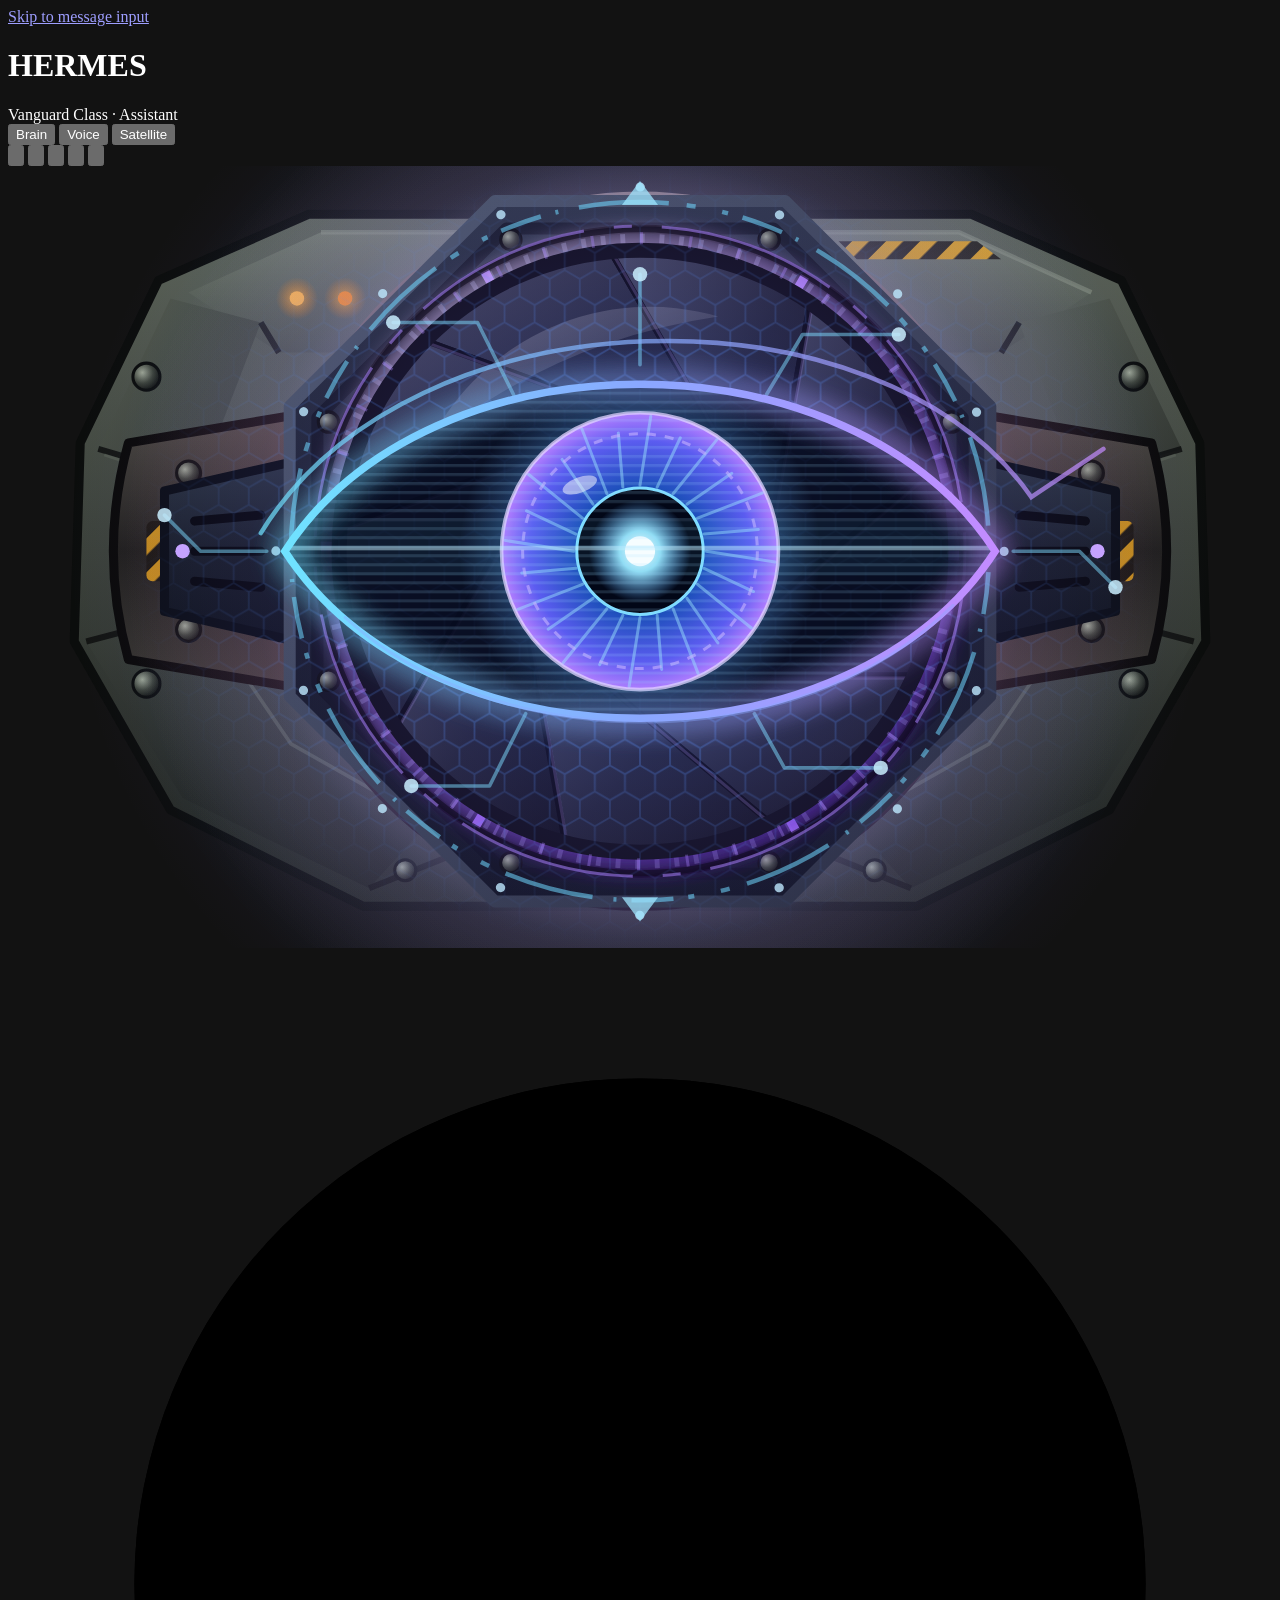
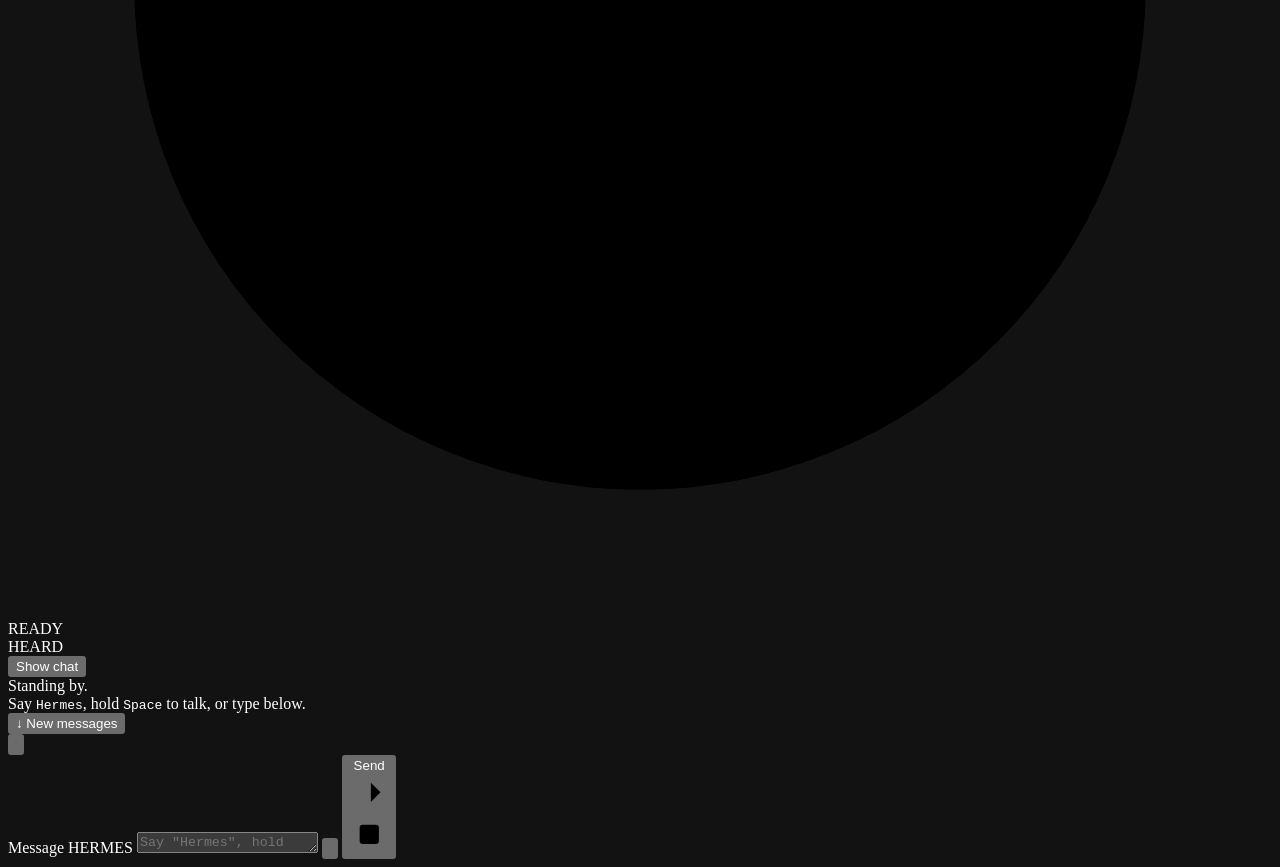
==== web/static/index.html @ 91d66328 "feat: companion features, voice ID, memory, security hardening, Go layout Features - Voice recogniti" ====
<!DOCTYPE html>
<html lang="en">
<head>
<meta charset="UTF-8">
<meta name="viewport" content="width=device-width, initial-scale=1.0, viewport-fit=cover">
<meta name="color-scheme" content="dark">
<meta name="theme-color" content="#0b1017">
<meta name="description" content="HERMES — a local, voice-driven Vanguard-class assistant.">
<title>HERMES — Vanguard Class Assistant</title>
<link rel="icon" type="image/svg+xml" href="/favicon.svg">
<link rel="stylesheet" href="/style.css">
<link rel="stylesheet" href="/eye.css">
<link rel="stylesheet" href="/css/hub.css">
<link rel="stylesheet" href="/css/people.css">
<link rel="stylesheet" href="/css/memory.css">
<link rel="stylesheet" href="/css/reminders.css">
<link rel="stylesheet" href="/css/lists.css">
<link rel="stylesheet" href="/css/integrations.css">
<link rel="stylesheet" href="/css/docs.css">
<link rel="stylesheet" href="/css/settings.css">
<link rel="stylesheet" href="/css/cards.css">
</head>
<body class="chat-hidden">
<a class="skip-link" href="#msgInput" data-i18n="skipLink">Skip to message input</a>

<header class="topbar">
  <div class="brand">
    <span class="status-dot" id="statusDot" aria-hidden="true"></span>
    <h1>HERMES</h1>
    <span class="tag" data-i18n="brandTag">Vanguard Class · Assistant</span>
  </div>

  <div class="pills" id="statusPills" aria-label="System status" data-i18n-aria="pillsAria">
    <button type="button" class="pill" id="pillOllama" data-state="unknown">
      <span class="pill-dot" aria-hidden="true"></span><span class="pill-label" data-i18n="pillBrain">Brain</span>
    </button>
    <button type="button" class="pill" id="pillVoice" data-state="unknown">
      <span class="pill-dot" aria-hidden="true"></span><span class="pill-label" data-i18n="pillVoice">Voice</span>
    </button>
    <button type="button" class="pill" id="pillSat" data-state="unknown">
      <span class="pill-dot" aria-hidden="true"></span><span class="pill-label" data-i18n="pillSat">Satellite</span>
    </button>
  </div>

  <div class="top-actions">
    <button type="button" class="icon-btn" id="exportBtn" title="Export chat as Markdown" aria-label="Export chat as Markdown" data-i18n-title="exportBtnTitle">
      <svg viewBox="0 0 24 24" aria-hidden="true"><path d="M12 3v12m0 0l-5-5m5 5l5-5M4 19h16" /></svg>
    </button>
    <button type="button" class="icon-btn" id="eyeModeBtn" title="Eye mode — show only the eye (E)" aria-label="Eye mode" data-i18n-title="eyeModeBtnTitle" aria-pressed="false">
      <svg viewBox="0 0 24 24" aria-hidden="true"><path d="M4 9V4h5M20 9V4h-5M4 15v5h5M20 15v5h-5"/><circle cx="12" cy="12" r="2.6"/></svg>
    </button>
    <button type="button" class="icon-btn" id="helpBtn" title="Keyboard shortcuts (?)" aria-label="Keyboard shortcuts" data-i18n-title="helpBtnTitle">
      <svg viewBox="0 0 24 24" aria-hidden="true"><rect x="2.5" y="6" width="19" height="12" rx="2"/><path d="M6 10h.01M10 10h.01M14 10h.01M18 10h.01M7 14h10"/></svg>
    </button>
    <button type="button" class="icon-btn" id="hubBtn" title="Hub (G)" aria-label="Hub" aria-controls="hubPanel" aria-expanded="false" data-i18n-title="hubBtnTitle">
      <svg viewBox="0 0 24 24" aria-hidden="true"><rect x="3.5" y="3.5" width="7" height="7" rx="1.5"/><rect x="13.5" y="3.5" width="7" height="7" rx="1.5"/><rect x="3.5" y="13.5" width="7" height="7" rx="1.5"/><rect x="13.5" y="13.5" width="7" height="7" rx="1.5"/></svg>
    </button>
    <button type="button" class="icon-btn" id="settingsBtn" title="Settings (Ctrl+,)" aria-label="Settings" data-i18n-title="settingsBtnTitle" aria-controls="settingsPanel" aria-expanded="false">
      <svg viewBox="0 0 24 24" aria-hidden="true"><circle cx="12" cy="12" r="3.2"/><path d="M12 2.5v3M12 18.5v3M2.5 12h3M18.5 12h3M5.3 5.3l2.1 2.1M16.6 16.6l2.1 2.1M5.3 18.7l2.1-2.1M16.6 7.4l2.1-2.1"/></svg>
      <span class="dirty-dot" aria-hidden="true"></span>
    </button>
  </div>
</header>

<section class="eyezone" id="eyezone" aria-label="HERMES">
  <svg class="eye" id="eye" viewBox="0 0 420 260" role="img" aria-label="HERMES optic" data-design="classic" data-state="idle">
    <defs>
      <linearGradient id="metal" x1="0" y1="0" x2="0" y2="1">
        <stop offset="0%" stop-color="#2a3440"/>
        <stop offset="50%" stop-color="#171d26"/>
        <stop offset="100%" stop-color="#0e131b"/>
      </linearGradient>
      <linearGradient id="metalEdge" x1="0" y1="0" x2="1" y2="1">
        <stop offset="0%" stop-color="#4d5a68"/>
        <stop offset="100%" stop-color="#232a33"/>
      </linearGradient>
      <!-- BT-7274 (classic) -->
      <linearGradient id="btArmor" x1="0" y1="0" x2="0" y2="1">
        <stop offset="0%" stop-color="#5b6357"/>
        <stop offset="45%" stop-color="#3d433c"/>
        <stop offset="100%" stop-color="#1f231f"/>
      </linearGradient>
      <linearGradient id="btBrow" x1="0" y1="0" x2="0" y2="1">
        <stop offset="0%" stop-color="#6f7869"/>
        <stop offset="100%" stop-color="#454c43"/>
      </linearGradient>
      <linearGradient id="btSide" x1="0" y1="0" x2="1" y2="1">
        <stop offset="0%" stop-color="#555d51"/>
        <stop offset="100%" stop-color="#30352f"/>
      </linearGradient>
      <linearGradient id="btCheek" x1="0" y1="0" x2="0" y2="1">
        <stop offset="0%" stop-color="#3a4039"/>
        <stop offset="100%" stop-color="#1a1d1a"/>
      </linearGradient>
      <linearGradient id="btRecess" x1="0" y1="0" x2="0" y2="1">
        <stop offset="0%" stop-color="#000"/>
        <stop offset="100%" stop-color="#424a40"/>
      </linearGradient>
      <radialGradient id="btBezel" cx="50%" cy="38%" r="62%">
        <stop offset="70%" stop-color="#2a302d"/>
        <stop offset="88%" stop-color="#181c1b"/>
        <stop offset="100%" stop-color="#0c0e0e"/>
      </radialGradient>
      <radialGradient id="btBolt" cx="35%" cy="35%" r="65%">
        <stop offset="0%" stop-color="#9aa392"/>
        <stop offset="60%" stop-color="#3c4239"/>
        <stop offset="100%" stop-color="#151815"/>
      </radialGradient>
      <radialGradient id="btAmberGlow" cx="50%" cy="50%" r="50%">
        <stop offset="0%" stop-color="#ffae3b" stop-opacity="0.75"/>
        <stop offset="100%" stop-color="#ff7a00" stop-opacity="0"/>
      </radialGradient>
      <pattern id="btHazard" width="8" height="8" patternUnits="userSpaceOnUse" patternTransform="rotate(45)">
        <rect width="8" height="8" fill="#16130c"/>
        <rect width="4" height="8" fill="#e8a317"/>
      </pattern>
      <radialGradient id="btSpill" cx="50%" cy="50%" r="50%">
        <stop offset="52%" stop-color="#39b6ff" stop-opacity="0.32"/>
        <stop offset="75%" stop-color="#39b6ff" stop-opacity="0.08"/>
        <stop offset="100%" stop-color="#39b6ff" stop-opacity="0"/>
      </radialGradient>
      <linearGradient id="btRing" x1="0.2" y1="0" x2="0.8" y2="1">
        <stop offset="0%" stop-color="#c8f2ff"/>
        <stop offset="45%" stop-color="#5cc6ff"/>
        <stop offset="100%" stop-color="#1f86d8"/>
      </linearGradient>
      <radialGradient id="btGlass" cx="44%" cy="38%" r="65%">
        <stop offset="0%" stop-color="#16567f"/>
        <stop offset="45%" stop-color="#0b2f4d"/>
        <stop offset="85%" stop-color="#041321"/>
        <stop offset="100%" stop-color="#0d3a5e"/>
      </radialGradient>
      <radialGradient id="btHalo" cx="50%" cy="50%" r="50%">
        <stop offset="55%" stop-color="#39b6ff" stop-opacity="0.45"/>
        <stop offset="100%" stop-color="#39b6ff" stop-opacity="0"/>
      </radialGradient>
      <radialGradient id="btInner" cx="50%" cy="50%" r="50%">
        <stop offset="0%" stop-color="#03101b"/>
        <stop offset="70%" stop-color="#082640"/>
        <stop offset="100%" stop-color="#11446c"/>
      </radialGradient>
      <radialGradient id="btCoreGlow" cx="50%" cy="50%" r="50%">
        <stop offset="0%" stop-color="#e8f9ff"/>
        <stop offset="35%" stop-color="#8fdcff" stop-opacity="0.9"/>
        <stop offset="100%" stop-color="#39b6ff" stop-opacity="0"/>
      </radialGradient>
      <linearGradient id="btSpec" x1="0" y1="0" x2="1" y2="1">
        <stop offset="0%" stop-color="#ffffff" stop-opacity="0.9"/>
        <stop offset="100%" stop-color="#ffffff" stop-opacity="0"/>
      </linearGradient>
      <filter id="btGlow" x="-25%" y="-25%" width="150%" height="150%">
        <feGaussianBlur in="SourceGraphic" stdDeviation="5" result="b"/>
        <feMerge><feMergeNode in="b"/><feMergeNode in="b"/><feMergeNode in="SourceGraphic"/></feMerge>
      </filter>
      <!-- Cyclops (amber single-lens sentinel) -->
      <radialGradient id="cyHousing" cx="50%" cy="32%" r="72%">
        <stop offset="0%" stop-color="#3d3b36"/>
        <stop offset="60%" stop-color="#1c1c1a"/>
        <stop offset="100%" stop-color="#0b0b0a"/>
      </radialGradient>
      <linearGradient id="cyEdge" x1="0" y1="0" x2="0" y2="1">
        <stop offset="0%" stop-color="#8a857a"/>
        <stop offset="100%" stop-color="#1a1a18"/>
      </linearGradient>
      <linearGradient id="cyBarrel" x1="0" y1="0" x2="0" y2="1">
        <stop offset="0%" stop-color="#4c4942"/>
        <stop offset="50%" stop-color="#201f1c"/>
        <stop offset="100%" stop-color="#3a3832"/>
      </linearGradient>
      <linearGradient id="cyRing" x1="0.2" y1="0" x2="0.8" y2="1">
        <stop offset="0%" stop-color="#ffe6ad"/>
        <stop offset="45%" stop-color="#ffab2e"/>
        <stop offset="100%" stop-color="#d9620b"/>
      </linearGradient>
      <radialGradient id="cyGlass" cx="42%" cy="36%" r="68%">
        <stop offset="0%" stop-color="#4a2a08"/>
        <stop offset="50%" stop-color="#211103"/>
        <stop offset="88%" stop-color="#080401"/>
        <stop offset="100%" stop-color="#3a2206"/>
      </radialGradient>
      <radialGradient id="cyHalo" cx="50%" cy="50%" r="50%">
        <stop offset="45%" stop-color="#ff9d1f" stop-opacity="0.5"/>
        <stop offset="100%" stop-color="#ff9d1f" stop-opacity="0"/>
      </radialGradient>
      <radialGradient id="cyCore" cx="50%" cy="50%" r="50%">
        <stop offset="0%" stop-color="#fff6dc"/>
        <stop offset="35%" stop-color="#ffc861" stop-opacity="0.95"/>
        <stop offset="100%" stop-color="#ff8a00" stop-opacity="0"/>
      </radialGradient>
      <radialGradient id="cySpill" cx="50%" cy="50%" r="50%">
        <stop offset="50%" stop-color="#ffa12e" stop-opacity="0.28"/>
        <stop offset="75%" stop-color="#ffa12e" stop-opacity="0.07"/>
        <stop offset="100%" stop-color="#ffa12e" stop-opacity="0"/>
      </radialGradient>
      <clipPath id="cyLensClip"><circle cx="210" cy="128" r="76"/></clipPath>
      <!-- Iris (violet mechanical aperture) -->
      <radialGradient id="irBack" cx="50%" cy="50%" r="50%">
        <stop offset="0%" stop-color="#f1e2ff"/>
        <stop offset="25%" stop-color="#b98cff"/>
        <stop offset="60%" stop-color="#5a24b8"/>
        <stop offset="100%" stop-color="#14052e"/>
      </radialGradient>
      <linearGradient id="irBlade" x1="0" y1="0" x2="1" y2="1">
        <stop offset="0%" stop-color="#434859"/>
        <stop offset="55%" stop-color="#1c202b"/>
        <stop offset="100%" stop-color="#0c0e14"/>
      </linearGradient>
      <linearGradient id="irRing" x1="0.2" y1="0" x2="0.8" y2="1">
        <stop offset="0%" stop-color="#f3e4ff"/>
        <stop offset="45%" stop-color="#b07cff"/>
        <stop offset="100%" stop-color="#6a2fd6"/>
      </linearGradient>
      <radialGradient id="irCore" cx="50%" cy="50%" r="50%">
        <stop offset="0%" stop-color="#ffffff"/>
        <stop offset="35%" stop-color="#dcc2ff" stop-opacity="0.9"/>
        <stop offset="100%" stop-color="#9a5cff" stop-opacity="0"/>
      </radialGradient>
      <radialGradient id="irSpill" cx="50%" cy="50%" r="50%">
        <stop offset="50%" stop-color="#a46bff" stop-opacity="0.28"/>
        <stop offset="75%" stop-color="#a46bff" stop-opacity="0.07"/>
        <stop offset="100%" stop-color="#a46bff" stop-opacity="0"/>
      </radialGradient>
      <!-- Cortana (holographic AI construct) -->
      <linearGradient id="coLine" x1="0" y1="0" x2="1" y2="0">
        <stop offset="0%" stop-color="#6fe3ff"/>
        <stop offset="50%" stop-color="#8aa8ff"/>
        <stop offset="100%" stop-color="#c38bff"/>
      </linearGradient>
      <radialGradient id="coIris" cx="50%" cy="50%" r="50%">
        <stop offset="0%" stop-color="#04102a"/>
        <stop offset="45%" stop-color="#1a4fb8"/>
        <stop offset="80%" stop-color="#5b5cf0"/>
        <stop offset="100%" stop-color="#b27dff"/>
      </radialGradient>
      <radialGradient id="coHalo" cx="50%" cy="50%" r="50%">
        <stop offset="60%" stop-color="#5aa8ff" stop-opacity="0.45"/>
        <stop offset="100%" stop-color="#5aa8ff" stop-opacity="0"/>
      </radialGradient>
      <radialGradient id="coCore" cx="50%" cy="50%" r="50%">
        <stop offset="0%" stop-color="#ffffff"/>
        <stop offset="40%" stop-color="#9be8ff" stop-opacity="0.95"/>
        <stop offset="100%" stop-color="#5aa8ff" stop-opacity="0"/>
      </radialGradient>
      <radialGradient id="coField" cx="50%" cy="50%" r="50%">
        <stop offset="0%" stop-color="#3d7bff" stop-opacity="0.3"/>
        <stop offset="55%" stop-color="#7a5cff" stop-opacity="0.12"/>
        <stop offset="100%" stop-color="#7a5cff" stop-opacity="0"/>
      </radialGradient>
      <radialGradient id="coFadeGrad" cx="50%" cy="50%" r="50%">
        <stop offset="20%" stop-color="#fff"/>
        <stop offset="100%" stop-color="#000"/>
      </radialGradient>
      <mask id="coFade"><rect x="40" y="0" width="340" height="260" fill="url(#coFadeGrad)"/></mask>
      <pattern id="coHex" width="10" height="17.32" patternUnits="userSpaceOnUse">
        <path d="M5 0 L10 2.89 L10 8.66 L5 11.55 L0 8.66 L0 2.89 Z M5 11.55 L5 17.32" fill="none" stroke="#5a92ff" stroke-width="0.6"/>
      </pattern>
      <pattern id="coScan" width="4" height="3" patternUnits="userSpaceOnUse">
        <rect width="4" height="1" fill="#9fdcff"/>
      </pattern>
      <clipPath id="coEyeClip"><path d="M92 128 C140 54 280 54 328 128 C280 202 140 202 92 128 Z"/></clipPath>
    </defs>

    <g class="eye-core" id="eyeCore">

      <!-- ===== DESIGN: classic (BT-7274 — Vanguard-class optic, Titanfall 2) ===== -->
      <g class="design" data-el="classic">
        <!-- head silhouette: wide gunmetal block, flat top, chamfered corners -->
        <path d="M100 16 L320 16 L370 38 L396 92 L398 158 L366 214 L302 246 L118 246 L54 214 L22 158 L24 92 L50 38 Z"
              fill="url(#btArmor)" stroke="#0b0d0c" stroke-width="3" stroke-linejoin="round"/>
        <!-- top brow plate (catches the light) -->
        <path d="M104 22 L316 22 L360 42 L330 62 L90 62 L60 42 Z" fill="url(#btBrow)"/>
        <path d="M104 22 L316 22 L360 42" fill="none" stroke="#8b9483" stroke-width="1.5" opacity="0.55"/>
        <!-- upper side plates -->
        <path d="M30 94 L54 44 L84 52 L64 104 Z" fill="url(#btSide)"/>
        <path d="M390 94 L366 44 L336 52 L356 104 Z" fill="url(#btSide)"/>
        <!-- angled cheek plates -->
        <path d="M26 158 L58 210 L120 240 L140 218 L94 192 L64 148 Z" fill="url(#btCheek)"/>
        <path d="M394 158 L362 210 L300 240 L280 218 L326 192 L356 148 Z" fill="url(#btCheek)"/>
        <path d="M64 148 L94 192 L140 218" fill="none" stroke="#7d8676" stroke-width="1.2" opacity="0.35"/>
        <path d="M356 148 L326 192 L280 218" fill="none" stroke="#7d8676" stroke-width="1.2" opacity="0.35"/>
        <!-- panel seams -->
        <g fill="none" stroke="#0d0f0e" stroke-width="2" opacity="0.85">
          <path d="M30 94 L64 104 L64 148 L26 158"/>
          <path d="M390 94 L356 104 L356 148 L394 158"/>
          <path d="M90 62 L84 52 M330 62 L336 52"/>
          <path d="M120 240 L150 228 L270 228 L300 240"/>
        </g>
        <g fill="none" stroke="#6f786a" stroke-width="1" opacity="0.3">
          <path d="M32 96 L62 106 L62 146"/>
          <path d="M388 96 L358 106 L358 146"/>
        </g>
        <!-- vent slits -->
        <g stroke="#090b0a" stroke-width="3.5" stroke-linecap="round">
          <path d="M36 118 L56 114 M36 127 L56 124 M36 136 L56 134"/>
          <path d="M384 118 L364 114 M384 127 L364 124 M384 136 L364 134"/>
        </g>
        <g stroke="#5f6a5c" stroke-width="1" stroke-linecap="round" opacity="0.35">
          <path d="M37 121 L56 117 M37 130 L56 127 M37 139 L56 137"/>
          <path d="M383 121 L364 117 M383 130 L364 127 M383 139 L364 137"/>
        </g>
        <!-- Militia hazard stripe -->
        <path d="M276 25 L322 25 L330 31 L282 31 Z" fill="url(#btHazard)" opacity="0.85"/>
        <!-- amber marker lights -->
        <circle cx="96" cy="44" r="7" fill="url(#btAmberGlow)"/>
        <circle cx="112" cy="44" r="7" fill="url(#btAmberGlow)"/>
        <circle cx="96" cy="44" r="2.4" fill="#ffb347"/>
        <circle cx="112" cy="44" r="2.4" fill="#ff8a1f"/>
        <!-- bolts -->
        <g>
          <circle cx="46" cy="70" r="4.5" fill="url(#btBolt)" stroke="#0b0d0c" stroke-width="1"/>
          <circle cx="374" cy="70" r="4.5" fill="url(#btBolt)" stroke="#0b0d0c" stroke-width="1"/>
          <circle cx="46" cy="172" r="4.5" fill="url(#btBolt)" stroke="#0b0d0c" stroke-width="1"/>
          <circle cx="374" cy="172" r="4.5" fill="url(#btBolt)" stroke="#0b0d0c" stroke-width="1"/>
          <circle cx="132" cy="234" r="3.5" fill="url(#btBolt)" stroke="#0b0d0c" stroke-width="1"/>
          <circle cx="288" cy="234" r="3.5" fill="url(#btBolt)" stroke="#0b0d0c" stroke-width="1"/>
        </g>

        <!-- blue light spill onto the armor -->
        <circle class="bloom" cx="210" cy="128" r="178" fill="url(#btSpill)"/>

        <!-- recessed socket -->
        <circle cx="210" cy="128" r="108" fill="#050606" stroke="url(#btRecess)" stroke-width="5"/>
        <!-- thick bezel ring (rotates very slowly) -->
        <circle cx="210" cy="128" r="101" fill="url(#btBezel)"/>
        <g class="shutters">
          <circle cx="210" cy="128" r="98" fill="none" stroke="#0a0c0c" stroke-width="5"
                  stroke-dasharray="10 15.65" opacity="0.9"/>
          <circle cx="210" cy="128" r="93" fill="none" stroke="#2f3633" stroke-width="1" opacity="0.8"/>
        </g>
        <circle cx="210" cy="128" r="89" fill="#020405" stroke="#000" stroke-width="2"/>

        <!-- luminous outer light ring -->
        <circle class="glow" cx="210" cy="128" r="84" fill="none" stroke="url(#btRing)" stroke-width="8"
                filter="url(#btGlow)"/>
        <circle class="glow" cx="210" cy="128" r="80.5" fill="none" stroke="#e6faff" stroke-width="1.2" opacity="0.7"/>

        <!-- glass lens -->
        <circle cx="210" cy="128" r="79" fill="url(#btGlass)"/>

        <g class="pupil">
          <circle class="glow" cx="210" cy="128" r="62" fill="url(#btHalo)" opacity="0.8"/>
          <circle cx="210" cy="128" r="45" fill="url(#btInner)" stroke="#2f9ee6" stroke-width="1.5" opacity="0.95"/>
          <circle cx="210" cy="128" r="37" fill="none" stroke="#1d6aa3" stroke-width="7"
                  stroke-dasharray="3.2 6.49"/>
          <circle cx="210" cy="128" r="28" fill="none" stroke="#58c8ff" stroke-width="1.2" opacity="0.6"/>
          <circle cx="210" cy="128" r="22" fill="#041422"/>
          <circle class="glow" cx="210" cy="128" r="20" fill="url(#btCoreGlow)"/>
          <circle class="glow" cx="210" cy="128" r="7.5" fill="#f2fcff"/>
        </g>

        <!-- glass specular highlights (static: they belong to the glass, not the lens) -->
        <path d="M141 99 A74 74 0 0 1 229 56 Q178 62 141 99 Z" fill="url(#btSpec)" opacity="0.55"/>
        <ellipse cx="166" cy="84" rx="7" ry="3.2" transform="rotate(-38 166 84)" fill="#ffffff" opacity="0.5"/>
        <path d="M262 186 A72 72 0 0 0 282 150" fill="none" stroke="#bfe9ff" stroke-width="2" stroke-linecap="round" opacity="0.18"/>
        <circle cx="210" cy="128" r="79" fill="none" stroke="#000" stroke-width="1.5" opacity="0.6"/>
      </g>

      <!-- ===== DESIGN: cyclops (amber single-lens sentinel camera) ===== -->
      <g class="design" data-el="cyclops">
        <!-- side mounting yokes -->
        <g stroke="#0a0a09" stroke-width="3" stroke-linejoin="round">
          <path d="M40 92 L100 82 L100 174 L40 164 Q30 128 40 92 Z" fill="url(#cyBarrel)"/>
          <path d="M380 92 L320 82 L320 174 L380 164 Q390 128 380 92 Z" fill="url(#cyBarrel)"/>
        </g>
        <rect x="46" y="118" width="34" height="20" rx="2" fill="url(#btHazard)" opacity="0.8"/>
        <rect x="340" y="118" width="34" height="20" rx="2" fill="url(#btHazard)" opacity="0.8"/>
        <g fill="url(#btBolt)" stroke="#0b0d0c" stroke-width="1">
          <circle cx="60" cy="102" r="4"/><circle cx="60" cy="154" r="4"/>
          <circle cx="360" cy="102" r="4"/><circle cx="360" cy="154" r="4"/>
        </g>

        <circle class="bloom" cx="210" cy="128" r="172" fill="url(#cySpill)"/>

        <!-- main housing -->
        <circle cx="210" cy="128" r="118" fill="url(#cyHousing)" stroke="url(#cyEdge)" stroke-width="3"/>
        <circle cx="210" cy="128" r="110" fill="none" stroke="#000" stroke-width="2" opacity="0.6"/>
        <g fill="url(#btBolt)" stroke="#0b0d0c" stroke-width="1">
          <circle cx="315.3" cy="171.6" r="3.4"/><circle cx="253.6" cy="233.3" r="3.4"/>
          <circle cx="166.4" cy="233.3" r="3.4"/><circle cx="104.7" cy="171.6" r="3.4"/>
          <circle cx="104.7" cy="84.4" r="3.4"/><circle cx="166.4" cy="22.7" r="3.4"/>
          <circle cx="253.6" cy="22.7" r="3.4"/><circle cx="315.3" cy="84.4" r="3.4"/>
        </g>

        <!-- knurled focus ring (rotates) -->
        <circle cx="210" cy="128" r="103" fill="url(#cyBarrel)"/>
        <g class="shutters">
          <circle cx="210" cy="128" r="100" fill="none" stroke="#0b0b0a" stroke-width="6" stroke-dasharray="3 3.98"/>
          <path d="M210 26 L216 33 L204 33 Z" fill="#ffab2e" opacity="0.9"/>
        </g>
        <circle cx="210" cy="128" r="95" fill="#0b0a09" stroke="#55524a" stroke-width="1"/>
        <!-- engraved range scale (counter-rotates) -->
        <g class="counter">
          <circle cx="210" cy="128" r="90" fill="none" stroke="#8c877a" stroke-width="3" stroke-dasharray="1 8.42" opacity="0.55"/>
          <circle cx="210" cy="128" r="90" fill="none" stroke="#ffab2e" stroke-width="6" stroke-dasharray="1.6 139.77" opacity="0.85"/>
        </g>
        <circle cx="210" cy="128" r="85" fill="#030201" stroke="#000" stroke-width="2"/>

        <!-- amber light ring -->
        <circle class="glow" cx="210" cy="128" r="81" fill="none" stroke="url(#cyRing)" stroke-width="6" filter="url(#btGlow)"/>
        <circle class="glow" cx="210" cy="128" r="78" fill="none" stroke="#fff1cf" stroke-width="1" opacity="0.6"/>

        <!-- glass + moving lens element -->
        <circle cx="210" cy="128" r="76" fill="url(#cyGlass)"/>
        <g clip-path="url(#cyLensClip)">
          <g class="pupil">
            <circle class="glow" cx="210" cy="128" r="62" fill="url(#cyHalo)" opacity="0.85"/>
            <circle cx="210" cy="128" r="47" fill="none" stroke="#7a3f05" stroke-width="1.5" opacity="0.9"/>
            <path d="M210 94 L210 81 M239.4 111 L250.7 104.5 M239.4 145 L250.7 151.5 M210 162 L210 175 M180.6 145 L169.3 151.5 M180.6 111 L169.3 104.5"
                  stroke="#3a1e04" stroke-width="2"/>
            <polygon points="210,94 239.4,111 239.4,145 210,162 180.6,145 180.6,111" fill="#0a0602" stroke="#ff9d1f" stroke-width="1.2" opacity="0.95"/>
            <circle class="glow" cx="210" cy="128" r="25" fill="url(#cyCore)"/>
            <circle class="glow" cx="210" cy="128" r="7" fill="#fff8e6"/>
          </g>
          <!-- targeting scan line -->
          <g class="scan" opacity="0.55">
            <rect x="134" y="120" width="152" height="16" fill="#ffb347" opacity="0.12"/>
            <rect x="134" y="127.2" width="152" height="1.6" fill="#ffd27a"/>
          </g>
        </g>
        <path d="M210 55 L210 65 M210 191 L210 201 M137 128 L147 128 M273 128 L283 128" stroke="#ffb347" stroke-width="1.5" opacity="0.45"/>

        <!-- glass reflections -->
        <path d="M146 96 A70 70 0 0 1 226 60 Q178 66 146 96 Z" fill="url(#btSpec)" opacity="0.45"/>
        <ellipse cx="170" cy="84" rx="6" ry="2.8" transform="rotate(-38 170 84)" fill="#ffffff" opacity="0.45"/>
        <circle cx="252" cy="170" r="6" fill="#7affd0" opacity="0.07"/>
        <circle cx="263" cy="182" r="3" fill="#ff6ad5" opacity="0.09"/>
        <circle cx="210" cy="128" r="76" fill="none" stroke="#000" stroke-width="1.5" opacity="0.6"/>
      </g>

      <!-- ===== DESIGN: iris (violet mechanical aperture) ===== -->
      <g class="design" data-el="iris">
        <circle class="bloom" cx="210" cy="128" r="172" fill="url(#irSpill)"/>
        <!-- side fins -->
        <g fill="url(#metal)" stroke="#0a0e14" stroke-width="3" stroke-linejoin="round">
          <path d="M96 98 L52 108 L52 148 L96 158 Z"/>
          <path d="M324 98 L368 108 L368 148 L324 158 Z"/>
        </g>
        <g stroke="#06080c" stroke-width="3" stroke-linecap="round">
          <path d="M62 118 L84 116 M62 128 L84 128 M62 138 L84 140"/>
          <path d="M358 118 L336 116 M358 128 L336 128 M358 138 L336 140"/>
        </g>
        <circle cx="58" cy="128" r="2.4" class="glow" fill="#c9a6ff"/>
        <circle cx="362" cy="128" r="2.4" class="glow" fill="#c9a6ff"/>

        <!-- octagonal armored housing -->
        <path d="M326.4 176.2 L258.2 244.4 L161.8 244.4 L93.6 176.2 L93.6 79.8 L161.8 11.6 L258.2 11.6 L326.4 79.8 Z"
              fill="url(#metal)" stroke="url(#metalEdge)" stroke-width="4" stroke-linejoin="round"/>
        <path d="M317.2 172.4 L254.4 235.2 L165.6 235.2 L102.8 172.4 L102.8 83.6 L165.6 20.8 L254.4 20.8 L317.2 83.6 Z"
              fill="none" stroke="#0a0e14" stroke-width="4" opacity="0.6" stroke-linejoin="round"/>
        <g fill="url(#btBolt)" stroke="#0b0d0c" stroke-width="1">
          <circle cx="313.5" cy="170.9" r="3.4"/><circle cx="252.9" cy="231.5" r="3.4"/>
          <circle cx="167.1" cy="231.5" r="3.4"/><circle cx="106.5" cy="170.9" r="3.4"/>
          <circle cx="106.5" cy="85.1" r="3.4"/><circle cx="167.1" cy="24.5" r="3.4"/>
          <circle cx="252.9" cy="24.5" r="3.4"/><circle cx="313.5" cy="85.1" r="3.4"/>
        </g>
        <circle cx="210" cy="128" r="107" fill="#06080c" stroke="#000" stroke-width="3"/>
        <!-- engraved bezel (counter-rotates) -->
        <g class="counter">
          <circle cx="210" cy="128" r="103.5" fill="none" stroke="#4b4f63" stroke-width="4" stroke-dasharray="1.6 4.9" opacity="0.75"/>
          <circle cx="210" cy="128" r="103.5" fill="none" stroke="#b07cff" stroke-width="6" stroke-dasharray="3 105.4" opacity="0.85"/>
        </g>
        <circle class="glow" cx="210" cy="128" r="100" fill="none" stroke="url(#irRing)" stroke-width="4" filter="url(#btGlow)"/>

        <!-- light behind the aperture -->
        <circle cx="210" cy="128" r="98" fill="url(#irBack)"/>
        <g class="pupil">
          <circle class="glow" cx="210" cy="128" r="42" fill="url(#irCore)"/>
          <circle cx="210" cy="128" r="30" fill="none" stroke="#f3e6ff" stroke-width="1" opacity="0.5"/>
          <circle cx="210" cy="128" r="16" fill="#1a0838" stroke="#e2ccff" stroke-width="1.2"/>
          <circle class="glow" cx="210" cy="128" r="8" fill="#fbf5ff"/>
        </g>

        <!-- nine aperture blades (rotate) -->
        <g class="shutters">
          <g fill="url(#irBlade)" stroke="#05060a" stroke-width="2" stroke-linejoin="round">
            <path d="M210 84 L138.6 58 A100 100 0 0 1 200.3 28.5 L238.3 94.3 Z"/>
            <path d="M238.3 94.3 L200.3 28.5 A100 100 0 0 1 266.5 45.5 L253.3 120.4 Z"/>
            <path d="M253.3 120.4 L266.5 45.5 A100 100 0 0 1 306.3 101.1 L248.1 150 Z"/>
            <path d="M248.1 150 L306.3 101.1 A100 100 0 0 1 301.1 169.3 L225 169.3 Z"/>
            <path d="M225 169.3 L301.1 169.3 A100 100 0 0 1 253.2 218.2 L195 169.3 Z"/>
            <path d="M195 169.3 L253.2 218.2 A100 100 0 0 1 185.1 224.8 L171.9 150 Z"/>
            <path d="M171.9 150 L185.1 224.8 A100 100 0 0 1 128.7 186.2 L166.7 120.4 Z"/>
            <path d="M166.7 120.4 L128.7 186.2 A100 100 0 0 1 110.3 120.3 L181.7 94.3 Z"/>
            <path d="M181.7 94.3 L110.3 120.3 A100 100 0 0 1 138.6 58 L210 84 Z"/>
          </g>
          <path d="M210 84 L138.6 58 M238.3 94.3 L200.3 28.5 M253.3 120.4 L266.5 45.5 M248.1 150 L306.3 101.1 M225 169.3 L301.1 169.3 M195 169.3 L253.2 218.2 M171.9 150 L185.1 224.8 M166.7 120.4 L128.7 186.2 M181.7 94.3 L110.3 120.3"
                fill="none" stroke="#9c86c9" stroke-width="1" opacity="0.28" transform="translate(0.8 0.8)"/>
          <polygon class="glow" points="210,84 238.3,94.3 253.3,120.4 248.1,150 225,169.3 195,169.3 171.9,150 166.7,120.4 181.7,94.3"
                   fill="none" stroke="#e0c8ff" stroke-width="1.6" opacity="0.7"/>
        </g>
        <circle cx="210" cy="128" r="100" fill="none" stroke="#0a0b10" stroke-width="5"/>

        <path d="M140 92 A82 82 0 0 1 236 50 Q182 58 140 92 Z" fill="url(#btSpec)" opacity="0.28"/>
        <circle cx="210" cy="128" r="107" fill="none" stroke="#000" stroke-width="2" opacity="0.6"/>
      </g>

      <!-- ===== DESIGN: cortana (holographic AI construct, blue-violet) ===== -->
      <g class="design" data-el="cortana">
        <circle class="bloom" cx="210" cy="128" r="190" fill="url(#coField)"/>
        <rect x="40" y="0" width="340" height="260" fill="url(#coHex)" mask="url(#coFade)" opacity="0.45"/>

        <!-- data rings -->
        <g class="shutters">
          <circle cx="210" cy="128" r="116" fill="none" stroke="#6fd8ff" stroke-width="1.5" stroke-dasharray="2 5 14 5 1 7 30 6 3 9" opacity="0.55"/>
          <circle cx="210" cy="128" r="121" fill="none" stroke="#bfe9ff" stroke-width="3" stroke-linecap="round" stroke-dasharray="0.1 47.4" opacity="0.8"/>
          <path d="M210 5 L216 13 L204 13 Z M210 251 L204 243 L216 243 Z" fill="#9fe6ff" opacity="0.75"/>
        </g>
        <g class="counter">
          <circle cx="210" cy="128" r="108" fill="none" stroke="#a983ff" stroke-width="1" stroke-dasharray="60 10 6 10" opacity="0.55"/>
          <circle cx="210" cy="128" r="104" fill="none" stroke="#a983ff" stroke-width="4" stroke-dasharray="1 15.33" opacity="0.35"/>
        </g>

        <!-- circuit traces -->
        <g fill="none" stroke="#7fdcff" stroke-width="1.2" stroke-linecap="round" stroke-linejoin="round" opacity="0.5">
          <path d="M168 76 L156 52 L128 52"/>
          <path d="M210 66 L210 36"/>
          <path d="M252 76 L264 56 L296 56"/>
          <path d="M172 182 L160 206 L134 206"/>
          <path d="M248 182 L258 200 L290 200"/>
          <path d="M86 128 L64 128 L52 116"/>
          <path d="M334 128 L356 128 L368 140"/>
        </g>
        <g class="glow" fill="#c9eeff" opacity="0.85">
          <circle cx="128" cy="52" r="2.4"/><circle cx="210" cy="36" r="2.4"/><circle cx="296" cy="56" r="2.4"/>
          <circle cx="134" cy="206" r="2.4"/><circle cx="290" cy="200" r="2.4"/>
          <circle cx="52" cy="116" r="2.4"/><circle cx="368" cy="140" r="2.4"/>
        </g>

        <!-- almond eye -->
        <path d="M92 128 C140 54 280 54 328 128 C280 202 140 202 92 128 Z" fill="#040a1c" fill-opacity="0.88"/>
        <g clip-path="url(#coEyeClip)">
          <g class="pupil">
            <circle class="glow" cx="210" cy="128" r="60" fill="url(#coHalo)"/>
            <circle cx="210" cy="128" r="46" fill="url(#coIris)"/>
            <path d="M232 128 L254.9 131.6 M231.3 133.7 L247.7 141.4 M229.1 139 L247 153.5 M225.6 143.6 L235.9 158.5 M221 147.1 L229.3 168.6 M215.7 149.3 L217.2 167.3 M210 150 L206.4 172.9 M204.3 149.3 L196.6 165.7 M199 147.1 L184.5 165 M194.4 143.6 L179.5 153.9 M190.9 139 L169.4 147.3 M188.7 133.7 L170.7 135.2 M188 128 L165.1 124.4 M188.7 122.3 L172.3 114.6 M190.9 117 L173 102.5 M194.4 112.4 L184.1 97.5 M199 108.9 L190.7 87.4 M204.3 106.7 L202.8 88.7 M210 106 L213.6 83.1 M215.7 106.7 L223.4 90.3 M221 108.9 L235.5 91 M225.6 112.4 L240.5 102.1 M229.1 117 L250.6 108.7 M231.3 122.3 L249.3 120.8"
                  stroke="#9feaff" stroke-width="1" stroke-linecap="round" opacity="0.45"/>
            <circle cx="210" cy="128" r="39" fill="none" stroke="#c7b3ff" stroke-width="1" stroke-dasharray="3 3" opacity="0.6"/>
            <circle cx="210" cy="128" r="46" fill="none" stroke="#e4d4ff" stroke-width="1.2" opacity="0.75"/>
            <circle cx="210" cy="128" r="21" fill="#020717" stroke="#7fdcff" stroke-width="1"/>
            <circle class="glow" cx="210" cy="128" r="17" fill="url(#coCore)"/>
            <circle class="glow" cx="210" cy="128" r="5" fill="#ffffff"/>
          </g>
          <!-- hologram scan + scanlines -->
          <g class="scan" opacity="0.5">
            <rect x="90" y="118" width="240" height="18" fill="#6fd8ff" opacity="0.12"/>
            <rect x="90" y="126.3" width="240" height="1.4" fill="#bfefff"/>
          </g>
          <rect x="90" y="54" width="240" height="148" fill="url(#coScan)" opacity="0.16"/>
        </g>
        <path class="glow" d="M92 128 C140 54 280 54 328 128 C280 202 140 202 92 128 Z" fill="none" stroke="url(#coLine)" stroke-width="2.5" filter="url(#btGlow)"/>
        <!-- liner sweep + lower lash line -->
        <path class="glow" d="M84 122 C134 40 290 38 340 110 L364 94" fill="none" stroke="url(#coLine)" stroke-width="1.5" stroke-linecap="round" opacity="0.7"/>
        <path d="M112 150 C162 196 262 198 314 146" fill="none" stroke="#8aa8ff" stroke-width="1" stroke-linecap="round" opacity="0.4"/>
        <ellipse cx="190" cy="106" rx="6" ry="2.6" transform="rotate(-20 190 106)" fill="#ffffff" opacity="0.5"/>
      </g>

    </g>
  </svg>
  <button type="button" class="eyemode-exit" id="eyeModeExit" title="Leave eye mode (Esc)" aria-label="Leave eye mode" data-i18n-title="eyeModeExitTitle" hidden>
    <svg viewBox="0 0 24 24" aria-hidden="true"><path d="M6 6l12 12M18 6L6 18"/></svg>
  </button>
  <div class="eyehud">
    <div class="eyebanner-row">
      <svg class="armed-ring" id="armedRing" viewBox="0 0 20 20" aria-hidden="true"><circle class="armed-track" cx="10" cy="10" r="8"/><circle class="armed-fill" cx="10" cy="10" r="8"/></svg>
      <div class="eyebanner" id="eyeBanner" role="status" aria-live="polite">READY</div>
    </div>
    <div class="caption" id="caption" aria-hidden="true"></div>
    <div class="transcript" id="transcript" aria-live="polite"><span class="transcript-who" data-i18n="heard">HEARD</span><span class="transcript-text" id="transcriptText"></span></div>
  </div>
</section>

<div class="chatbar" id="chatBar" title="Drag to resize the eye / chat split" data-i18n-tip="chatBarTitle">
  <span class="grip" aria-hidden="true"></span>
  <button type="button" id="chatToggle" aria-controls="chat" aria-expanded="false">
    <span class="chev" aria-hidden="true"></span><span class="chat-toggle-label">Show chat</span>
  </button>
  <span class="grip" aria-hidden="true"></span>
</div>

<main id="chat" aria-label="Conversation" data-i18n-aria="chatAria">
  <div id="messages" role="log" aria-live="polite" aria-relevant="additions"></div>
  <div class="empty-state" id="emptyState">
    <div class="empty-title" data-i18n="emptyTitle">Standing by.</div>
    <div class="empty-sub" data-i18n-html="emptySub">Say <kbd>Hermes</kbd>, hold <kbd>Space</kbd> to talk, or type below.</div>
  </div>
  <button type="button" class="jump-btn" id="jumpBtn" tabindex="-1" aria-hidden="true" data-i18n="jumpNew">↓ New messages</button>
</main>

<footer class="inputbar">
  <div class="suggestions" id="suggestions" aria-label="Suggestions" data-i18n-aria="suggestionsAria"></div>
  <form class="composer" id="composer" autocomplete="off">
    <button type="button" id="micBtn" class="mic-btn" title="Microphone (M) — always-on wake word" aria-label="Microphone" aria-pressed="false">
      <svg class="mic-icon" viewBox="0 0 210 130" aria-hidden="true">
        <path class="mic-shell" d="M35 15 L175 15 L199 65 L175 115 L35 115 L11 65 Z" fill="#2a3440" stroke="#4d5a68" stroke-width="4"/>
        <circle class="mic-core" cx="105" cy="65" r="42" fill="#06080c" stroke="#0a0e14" stroke-width="4"/>
        <circle class="mic-glow" cx="105" cy="65" r="20" fill="#9bdcff"/>
        <circle cx="101" cy="61" r="7" fill="#ffffff" opacity="0.9"/>
      </svg>
    </button>
    <div id="speakerChip" class="speaker-chip-mount"></div>
    <label for="msgInput" class="sr-only" data-i18n="msgInputLabel">Message HERMES</label>
    <textarea id="msgInput" rows="1" maxlength="4000" placeholder='Say "Hermes", hold Space, or type…' data-i18n-ph="inputPh" spellcheck="true" enterkeyhint="send"></textarea>
    <button type="button" id="newChatBtn" class="icon-btn" title="New chat (Ctrl+K)" aria-label="New chat" data-i18n-title="newChatTitle">
      <svg viewBox="0 0 24 24" aria-hidden="true"><path d="M12 5v14M5 12h14"/></svg>
    </button>
    <button type="submit" id="sendBtn" class="send-btn" aria-label="Send message">
      <span class="send-label">Send</span>
      <svg class="send-icon" viewBox="0 0 24 24" aria-hidden="true"><path d="M4 12h14M13 6l6 6-6 6"/></svg>
      <svg class="stop-icon" viewBox="0 0 24 24" aria-hidden="true"><rect x="6" y="6" width="12" height="12" rx="2"/></svg>
    </button>
  </form>
  <div class="charcount" id="charCount" aria-live="polite"></div>
</footer>

<!-- first-run onboarding -->
<div class="onboard-backdrop" id="onboardBackdrop" hidden></div>
<div class="onboard" id="onboarding" aria-modal="true" role="dialog" aria-labelledby="onboardTitle" hidden>
  <div class="onboard-head">
    <h2 id="onboardTitle" data-i18n="obTitle">Protocol 1: Link established</h2>
    <button type="button" class="icon-btn small" id="onboardClose" aria-label="Dismiss" data-i18n-aria="dismiss">✕</button>
  </div>
  <ul class="onboard-list">
    <li><span class="ob-key" data-i18n="obWakeKey">“Hermes”</span><span data-i18n-html="obWake">Say his name, wait for <b>YES?</b>, then talk — or say it all in one go: “Hermes, what time is it?”</span></li>
    <li id="obPtt"><span class="ob-key" data-i18n-html="obPttKey"><kbd>Space</kbd></span><span data-i18n-html="obPtt">Hold to talk directly — no wake word needed. On a phone, long-press the mic button.</span></li>
    <li><span class="ob-key"><kbd>/</kbd></span><span data-i18n-html="obType">Or just type. <kbd>?</kbd> shows every shortcut.</span></li>
  </ul>
  <p class="onboard-note" id="onboardNote" data-i18n="obNote">Voice input needs Chrome or Edge and microphone access.</p>
  <button type="button" class="primary" id="onboardOk" data-i18n="obOk">Understood</button>
</div>

<!-- settings window -->
<div class="backdrop settings-backdrop" id="settingsBackdrop" hidden></div>
<div id="settingsPanel" class="settings" role="dialog" aria-modal="true" aria-labelledby="settingsTitle" hidden>
  <div class="settings-header">
    <button type="button" class="icon-btn settings-back" id="settingsBackBtn" data-i18n-title="setBack" title="Back to the categories" aria-label="Back to the categories">
      <svg viewBox="0 0 24 24" aria-hidden="true"><path d="M15 5l-7 7 7 7"/></svg>
    </button>
    <h2 id="settingsTitle"><span data-i18n="setTitle">Settings</span> <span class="unsaved" id="unsavedBadge" data-i18n="setUnsaved" hidden>unsaved</span></h2>
    <div class="settings-search">
      <svg viewBox="0 0 24 24" aria-hidden="true"><circle cx="11" cy="11" r="6.5"/><path d="M16 16l4.5 4.5"/></svg>
      <input type="search" id="settingsSearch" autocomplete="off" spellcheck="false" maxlength="60" data-i18n-ph="setSearchPh" data-i18n-aria="setSearchPh" placeholder="Search settings" aria-label="Search settings">
    </div>
    <button type="button" class="icon-btn" id="closeSettingsBtn" data-i18n-title="setClose" title="Close (Esc)" aria-label="Close (Esc)">✕</button>
  </div>

  <div class="settings-main" id="settingsMain">
    <nav class="settings-nav" id="settingsNav" data-i18n-aria="setCategories" aria-label="Categories"></nav>

    <div class="settings-body" id="settingsBody">
      <p class="settings-noresults" id="settingsNoResults" data-i18n="setNoResults" hidden>No setting matches your search.</p>

      <!-- Allgemein / General -->
      <section class="settings-cat" data-cat="general" id="cat-general">
        <h3 class="cat-title" data-i18n="cat_general">General</h3>
        <div class="setting">
          <label><span data-i18n="uiLangLabel">Interface language</span>
            <select id="s_uilang" data-setting="uiLang">
              <option value="auto" data-i18n="uiLangAuto">Automatic (like the voice)</option>
              <option value="de">Deutsch</option>
              <option value="en">English</option>
            </select>
          </label>
          <p class="hint" data-i18n="uiLangHint">Automatic: everything follows the voice. English/Deutsch: the screen texts change and only voices of that language are offered — HERMES then listens and answers in it.</p>
        </div>
        <h4 class="group" data-i18n="grpBehaviour">Behaviour</h4>
        <div class="setting"><label class="check"><input id="s_say" type="checkbox"> <span data-i18n="speakLabel">Speak replies out loud</span></label></div>
        <div class="setting"><label class="check"><input id="s_call" type="checkbox"> <span data-i18n="callLabel">Only answer when called by name (“Hermes”)</span></label></div>
        <div class="setting"><label class="check"><input id="s_auto" type="checkbox"> <span data-i18n="autoScrollLabel">Auto-scroll chat</span></label></div>
        <p class="note" data-i18n-html="setNote">Everything runs locally — Piper speaks, Ollama thinks. Changes preview live; press <b>Save</b> (or <kbd>Ctrl</kbd>+<kbd>Enter</kbd>) to keep them.</p>
      </section>

      <!-- Stimme & Sprache / Voice & speech -->
      <section class="settings-cat" data-cat="voice" id="cat-voice">
        <h3 class="cat-title" data-i18n="cat_voice">Voice &amp; speech</h3>
        <div class="setting">
          <label><span data-i18n="engineLabel">Engine</span>
            <select id="s_engine">
              <option value="piper" data-i18n="enginePiper">HERMES (local Piper)</option>
              <option value="browser" data-i18n="engineBrowser">Browser voice (OS)</option>
            </select>
          </label>
        </div>

        <div id="piperVoiceGroup">
          <div class="setting">
            <label><span data-i18n="piperVoiceLabel">Piper voice</span>
              <select id="s_pipervoice">
                <!-- Fallback until /api/status answers; the real list comes from
                     builtinVoices in tts.go. Keep data-lang in sync with it. -->
                <option value="BT7274" data-lang="en">BT-7274</option>
                <option value="ScorchAI" data-lang="en">Scorch AI</option>
                <option value="PDA" data-lang="en">Subnautica PDA</option>
                <option value="JarvisDE" data-lang="de">JARVIS (DE)</option>
              </select>
            </label>
          </div>
          <div class="setting range">
            <label for="s_speed" data-i18n="speedLabel">Voice speed</label><output id="s_speed_val" for="s_speed"></output>
            <input id="s_speed" type="range" min="0.5" max="2" step="0.05">
          </div>
          <div class="setting">
            <label><span data-i18n="fxLabel">Voice effect</span>
              <select id="s_fx">
                <option value="titan" data-i18n="fxTitan">Titan — BT-style cockpit voice</option>
                <option value="radio" data-i18n="fxRadio">Radio — comms channel</option>
                <option value="none" data-i18n="fxNone">None — dry</option>
              </select>
            </label>
          </div>
        </div>

        <div id="browserVoiceGroup">
          <div class="setting"><label><span data-i18n="browserVoiceLabel">Browser voice</span> <select id="s_voice"></select></label></div>
          <div class="setting range">
            <label for="s_pitch" data-i18n="pitchLabel">Pitch</label><output id="s_pitch_val" for="s_pitch"></output>
            <input id="s_pitch" type="range" min="0" max="2" step="0.1">
          </div>
          <div class="setting range">
            <label for="s_rate" data-i18n="rateLabel">Rate</label><output id="s_rate_val" for="s_rate"></output>
            <input id="s_rate" type="range" min="0.1" max="3" step="0.1">
          </div>
        </div>

        <div class="setting range">
          <label for="s_volume" data-i18n="volumeLabel">Volume</label><output id="s_vol_val" for="s_volume"></output>
          <input id="s_volume" type="range" min="0" max="1" step="0.05">
        </div>

        <div class="setting"><label class="check"><input id="s_stream" type="checkbox"> <span data-i18n="streamLabel">Speak while the reply is still streaming</span></label></div>
        <div class="setting">
          <label class="check"><input id="s_cloudspeech" type="checkbox"> <span data-i18n="cloudSpeechLabel">Use Google speech recognition</span></label>
          <p class="hint" data-i18n="cloudSpeechHint">On: Chrome sends what you say to Google to turn it into text. Off: speech is recognised on this device only (needs a recent Chrome; the language pack downloads once). If on-device recognition isn't available, voice input stays off and typing still works.</p>
        </div>
        <div class="setting"><button type="button" id="testTTSBtn" class="small" data-i18n="testVoice">▶ Test voice</button></div>
      </section>

      <section class="settings-cat" data-cat="people" id="cat-people">
        <h3 class="cat-title" data-i18n="cat_people">People &amp; voice ID</h3>
        <div class="cat-slot"></div>
      </section>
      <section class="settings-cat" data-cat="memory" id="cat-memory">
        <h3 class="cat-title" data-i18n="cat_memory">Memory</h3>
        <div class="cat-slot"></div>
      </section>
      <section class="settings-cat" data-cat="reminders" id="cat-reminders">
        <h3 class="cat-title" data-i18n="cat_reminders">Reminders &amp; check-ins</h3>
        <div class="cat-slot"></div>
      </section>
      <section class="settings-cat" data-cat="calendar" id="cat-calendar">
        <h3 class="cat-title" data-i18n="cat_calendar">Calendar</h3>
        <div class="cat-slot"></div>
      </section>
      <section class="settings-cat" data-cat="home" id="cat-home">
        <h3 class="cat-title" data-i18n="cat_home">Smart Home</h3>
        <div class="cat-slot"></div>
      </section>
      <section class="settings-cat" data-cat="docs" id="cat-docs">
        <h3 class="cat-title" data-i18n="cat_docs">Documents</h3>
        <div class="cat-slot"></div>
      </section>
      <section class="settings-cat" data-cat="location" id="cat-location">
        <h3 class="cat-title" data-i18n="cat_location">Location &amp; time</h3>
        <div class="cat-slot"></div>
      </section>
      <section class="settings-cat" data-cat="privacy" id="cat-privacy">
        <h3 class="cat-title" data-i18n="cat_privacy">Privacy</h3>
        <div class="cat-slot"></div>
      </section>

      <!-- Modelle / Models -->
      <section class="settings-cat" data-cat="models" id="cat-models">
        <h3 class="cat-title" data-i18n="cat_models">Models</h3>
        <h4 class="group" data-i18n="grpBrain">Brain</h4>
        <div class="setting">
          <label><span data-i18n="localModelLabel">Local model</span>
            <select id="s_modelselect"></select>
          </label>
          <label id="customModelWrap" hidden><span data-i18n="customModelLabel">Custom model name</span>
            <input id="s_localmodel" type="text" spellcheck="false" data-i18n-ph="customModelPh" placeholder="e.g. llama3.2:latest">
          </label>
          <p class="hint" id="modelHint"></p>
        </div>
        <div class="setting"><label><span data-i18n="promptLabel">System prompt</span> <textarea id="s_prompt" rows="4" data-i18n-ph="promptPh" placeholder="Leave empty for HERMES' default personality"></textarea></label></div>
        <div class="setting row">
          <label><span data-i18n="tempLabel">Temperature</span> <input id="s_temp" type="number" step="0.1" min="0" max="2" inputmode="decimal"></label>
          <label><span data-i18n="maxTokensLabel">Max tokens</span> <input id="s_max" type="number" step="16" min="16" max="8192" inputmode="numeric"></label>
        </div>
        <div class="cat-slot"></div>
      </section>

      <!-- Darstellung / Appearance -->
      <section class="settings-cat" data-cat="appearance" id="cat-appearance">
        <h3 class="cat-title" data-i18n="cat_appearance">Appearance</h3>
        <div class="setting">
          <label><span data-i18n="eyeLabel">Eye design</span>
            <select id="s_eye">
              <option value="classic">BT-7274</option>
              <option value="cyclops">Cyclops</option>
              <option value="iris">Iris</option>
              <option value="cortana">Cortana</option>
            </select>
          </label>
        </div>
      </section>

      <!-- Konfigurationsdatei / Config file -->
      <section class="settings-cat" data-cat="config" id="cat-config">
        <h3 class="cat-title" data-i18n="cat_config">Config file</h3>
        <div class="setting config-pane" id="configPane">
          <p class="hint config-intro" data-i18n="cfgIntro">Settings can also live in a text file. A key set there wins over this window and is shown here locked (🔒) — change it in the file. The server notices changes within a few seconds.</p>
          <dl class="config-facts">
            <dt data-i18n="cfgPath">File</dt><dd><code id="cfgPath">data/hermes.conf</code></dd>
            <dt data-i18n="cfgStatus">Status</dt><dd id="cfgStatus">…</dd>
            <dt data-i18n="cfgManaged">Set by the file</dt><dd id="cfgManagedList">–</dd>
          </dl>
          <div class="config-errors" id="cfgErrors" hidden>
            <h4 class="group warn" data-i18n="cfgErrorsTitle">Problems in the file</h4>
            <ul id="cfgErrorList"></ul>
          </div>
          <div class="row-actions config-actions">
            <a class="btn small" id="cfgExportBtn" href="/api/config/export" download="hermes.conf" data-i18n="cfgExport">Export hermes.conf</a>
            <button type="button" class="small" id="cfgWriteBtn" data-i18n="cfgWrite" hidden>Create hermes.conf (template)</button>
          </div>
          <p class="hint" id="cfgActionHint"></p>
        </div>
        <div class="setting">
          <h4 class="group" data-i18n="cfgFormatTitle">Format</h4>
          <p class="hint" data-i18n="cfgFormatHint">One “key = value” per line, keys as in the export. # starts a comment, [sections] are only for order. true/false, numbers, text (in "quotes" only when needed). Tokens, passwords and the PIN do not belong here — they stay in .env or in this window.</p>
          <pre class="config-sample"># HERMES
[general]
uiLang = de
speak = true

[voice]
piperVoice = JarvisDE
voiceSpeed = 1.1</pre>
        </div>
      </section>

      <section class="settings-cat" data-cat="more" id="cat-more">
        <h3 class="cat-title" data-i18n="cat_more">More</h3>
        <div class="cat-slot"></div>
      </section>

      <!-- registered sections that have not been placed yet (kept for older modules) -->
      <div id="settingsSections" hidden></div>
    </div>
  </div>

  <div class="settings-footer">
    <button type="button" id="resetBtn" class="ghost" data-i18n="setReset">Reset to defaults</button>
    <span class="footer-spacer"></span>
    <button type="button" id="cancelSettingsBtn" class="ghost" data-i18n="setCancel">Cancel</button>
    <button type="button" id="saveBtn" class="primary" data-i18n="setSave">Save settings</button>
  </div>
</div>

<!-- hub: tabs registered by the feature modules (Hermes.registerTab) -->
<div class="backdrop" id="hubBackdrop" hidden></div>
<aside id="hubPanel" class="hub" role="dialog" aria-modal="true" aria-labelledby="hubTitle" hidden>
  <div class="hub-header">
    <h2 id="hubTitle" data-i18n="hubTitle">Hub</h2>
    <button type="button" class="icon-btn" id="closeHubBtn" title="Close (Esc)" aria-label="Close (Esc)" data-i18n-title="hubClose">✕</button>
  </div>
  <div class="hub-tabs" id="hubTabs" role="tablist" aria-labelledby="hubTitle"></div>
  <div class="hub-body" id="hubBody">
    <p class="hub-empty" id="hubEmpty" data-i18n="hubEmpty">No modules loaded yet.</p>
  </div>
</aside>

<!-- pictures -->
<div class="overlay" id="picturesOverlay" hidden>
  <div class="pictures-window" role="dialog" aria-modal="true" aria-labelledby="picturesTitle">
    <div class="pictures-head">
      <h2 id="picturesTitle" data-i18n="picturesTitle">HERMES — Pictures</h2>
      <button type="button" class="icon-btn" id="picturesClose" title="Close (Esc)" aria-label="Close pictures" data-i18n-title="closeEsc">✕</button>
    </div>
    <p class="pictures-caption" id="picturesCaption"></p>
    <div class="pictures-grid" id="picturesGrid"></div>
  </div>
</div>

<dialog class="lightbox" id="lightbox" aria-label="Picture" data-i18n-aria="picture">
  <img id="lightboxImg" alt="">
  <div class="lightbox-bar">
    <a id="lightboxDownload" class="small-link" download data-i18n="download">Download</a>
    <a id="lightboxOpen" class="small-link" target="_blank" rel="noopener" data-i18n="openFull">Open full size</a>
    <button type="button" class="icon-btn small" id="lightboxClose" aria-label="Close" data-i18n-aria="close">✕</button>
  </div>
</dialog>

<dialog class="shortcuts" id="shortcutsDialog" aria-labelledby="shortcutsTitle">
  <div class="dialog-head">
    <h2 id="shortcutsTitle" data-i18n="scTitle">Shortcuts</h2>
    <button type="button" class="icon-btn small" id="shortcutsClose" aria-label="Close" data-i18n-aria="close">✕</button>
  </div>
  <dl class="keys">
    <dt data-i18n-html="scSpaceKey"><kbd>Space</kbd> (hold)</dt><dd data-i18n="scSpace">Push-to-talk — no wake word needed</dd>
    <dt><kbd>M</kbd></dt><dd data-i18n="scMic">Toggle always-on microphone</dd>
    <dt><kbd>/</kbd></dt><dd data-i18n="scFocus">Focus the message box</dd>
    <dt><kbd>Enter</kbd></dt><dd data-i18n-html="scEnter">Send · <kbd>Shift</kbd>+<kbd>Enter</kbd> new line</dd>
    <dt><kbd>↑</kbd></dt><dd data-i18n="scUp">Previous message (empty box)</dd>
    <dt><kbd>Esc</kbd></dt><dd data-i18n="scEsc">Stop talking / generating, close panels</dd>
    <dt><kbd>Ctrl</kbd>/<kbd>⌘</kbd>+<kbd>K</kbd></dt><dd data-i18n="scNew">New chat</dd>
    <dt><kbd>Ctrl</kbd>/<kbd>⌘</kbd>+<kbd>,</kbd></dt><dd data-i18n="scSettings">Settings</dd>
    <dt><kbd>G</kbd></dt><dd data-i18n="scHub">Hub — memory and other modules</dd>
    <dt><kbd>E</kbd></dt><dd data-i18n-html="scEye">Eye mode — only the eye, fullscreen (<kbd>Esc</kbd> to leave)</dd>
    <dt><kbd>?</kbd></dt><dd data-i18n="scHelp">This help</dd>
    <dt data-i18n="scStopKey">“Hermes, stop”</dt><dd data-i18n="scStop">Interrupt him by voice</dd>
  </dl>
</dialog>

<div class="toasts" id="toasts" aria-live="polite" aria-atomic="false"></div>

<script src="/lib.js"></script>
<script src="/eye.js"></script>
<script src="/hermes.js"></script>
<script src="/voiceid.js"></script>
<script src="/people.js"></script>
<script src="/memory.js"></script>
<script src="/reminders.js"></script>
<script src="/checkins.js"></script>
<script src="/integrations.js"></script>
<script src="/lists.js"></script>
<script src="/docs.js"></script>
<script src="/links.js"></script>
<script src="/cards.js"></script>
<script src="/app.js"></script>
</body>
</html>
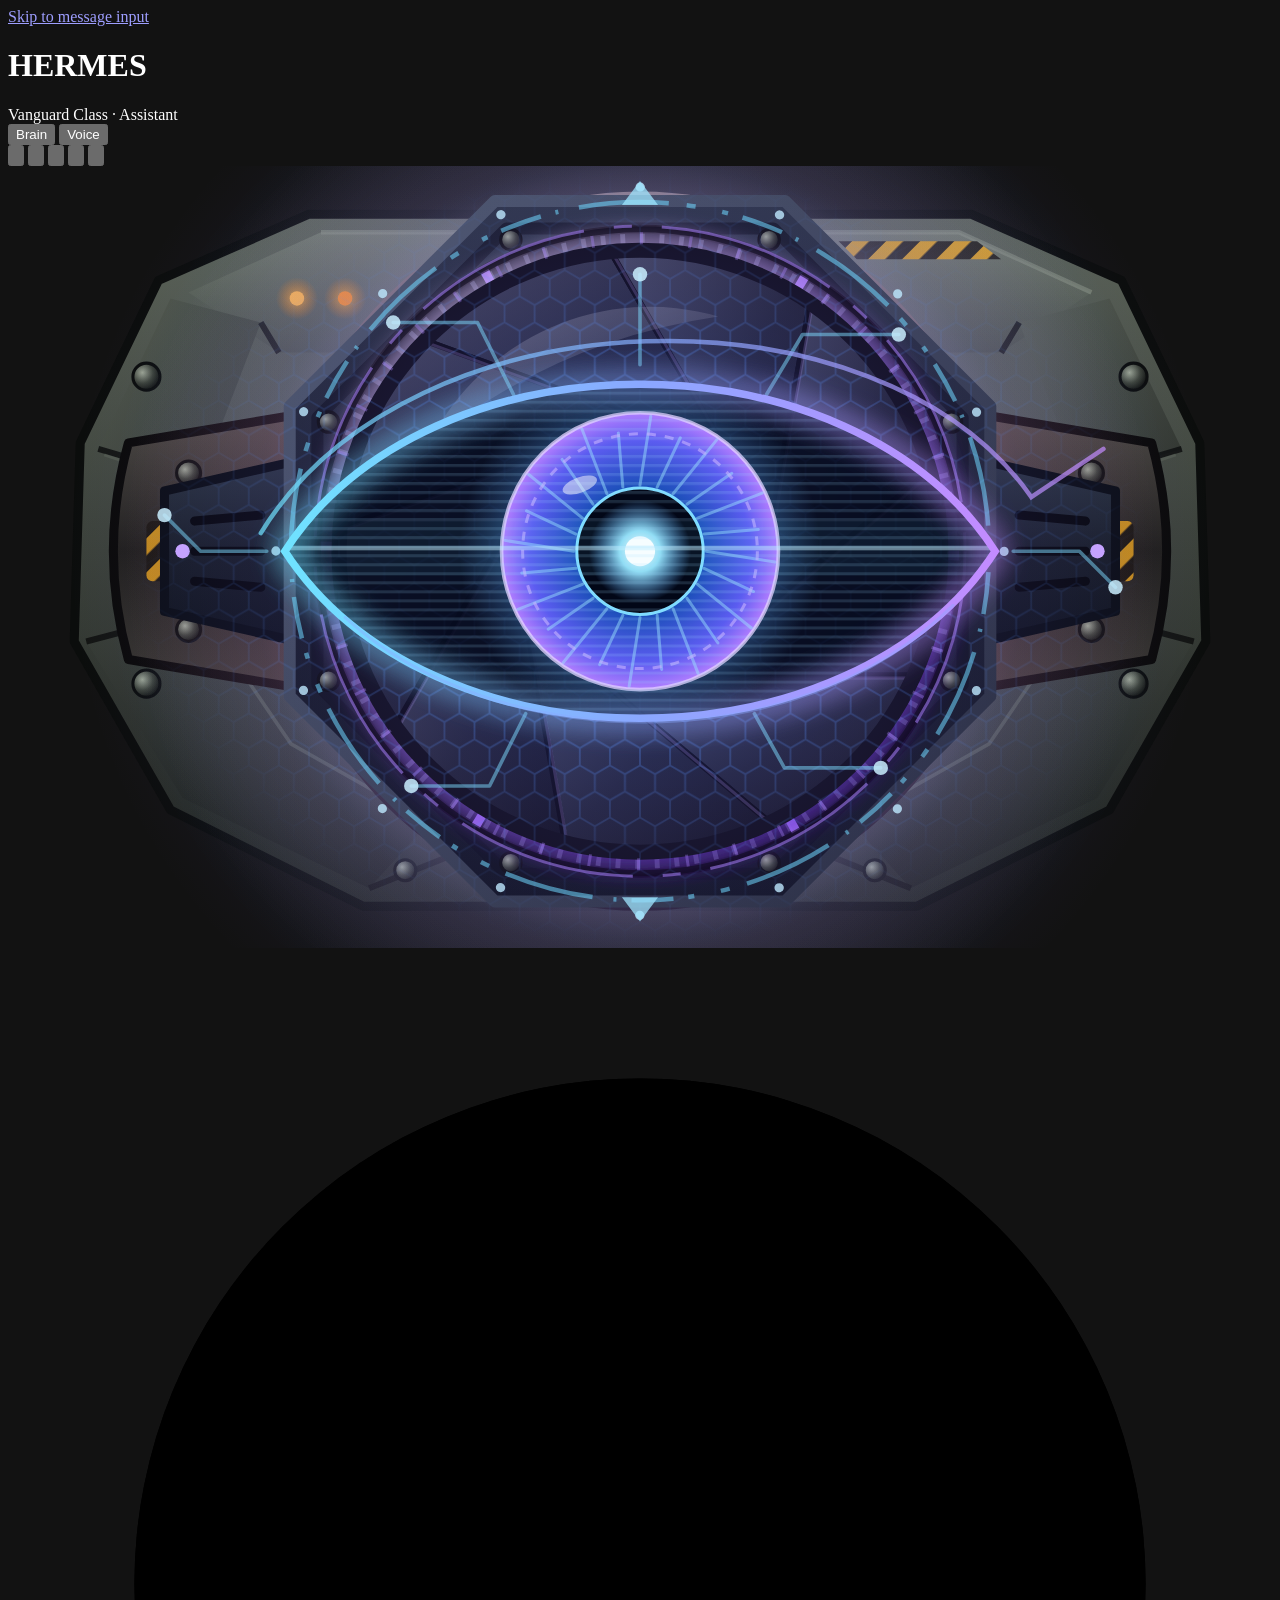
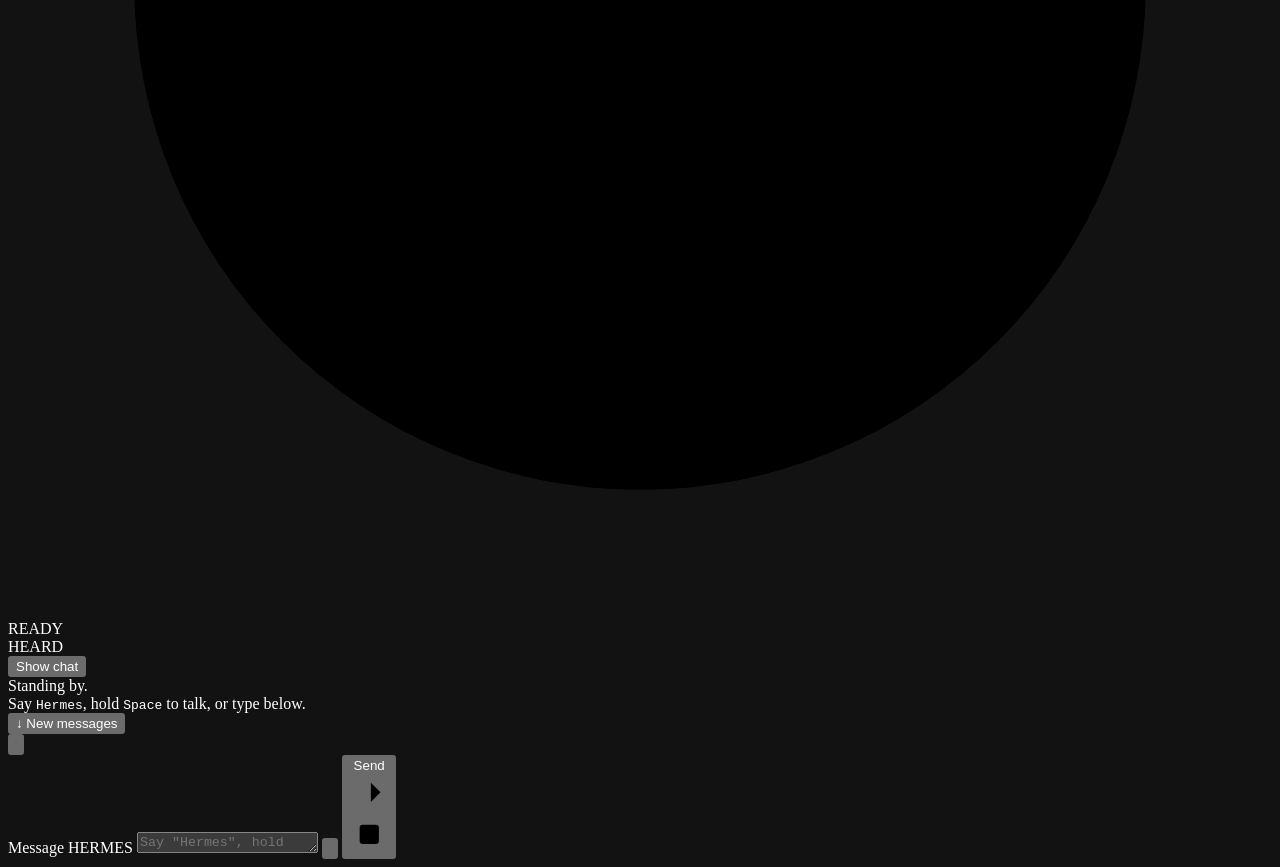
==== commit 0ab35d1f: "feat: drop Mistral, answer weather/time/news locally; split README into docs/ - New realtime.go: wea" ====
--- a/web/static/index.html
+++ b/web/static/index.html
@@ -36,9 +36,6 @@
     </button>
     <button type="button" class="pill" id="pillVoice" data-state="unknown">
       <span class="pill-dot" aria-hidden="true"></span><span class="pill-label" data-i18n="pillVoice">Voice</span>
-    </button>
-    <button type="button" class="pill" id="pillSat" data-state="unknown">
-      <span class="pill-dot" aria-hidden="true"></span><span class="pill-label" data-i18n="pillSat">Satellite</span>
     </button>
   </div>
 
